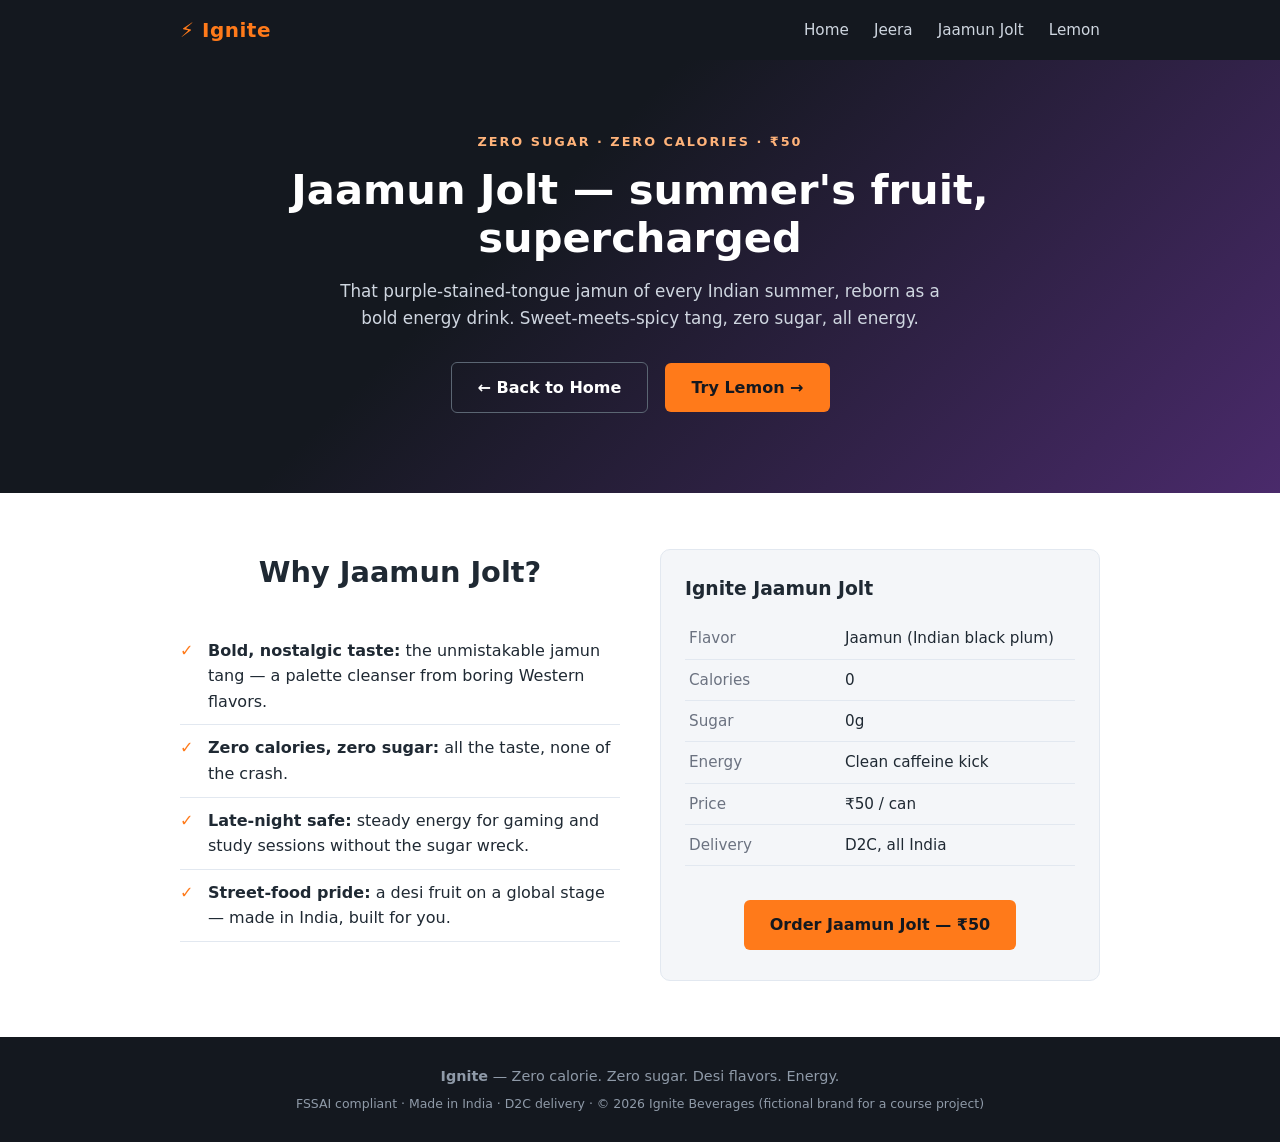
==== jaamun-jolt.html @ e9ae641d "Ignite — DM project website" ====
<!DOCTYPE html>
<html lang="en">
<head>
  <meta charset="UTF-8">
  <meta name="viewport" content="width=device-width, initial-scale=1.0">
  <title>Jaamun Jolt — Jamun Flavored Energy Drink | Ignite</title>
  <meta name="description" content="Jaamun Jolt — bold jamun tang with a caffeine kick. Zero sugar, zero calorie energy drink with the taste of Indian summers. ₹50, D2C.">
  <link rel="stylesheet" href="style.css">
</head>
<body>

  <header class="nav">
    <div class="container nav-inner">
      <a href="index.html" class="logo">⚡ Ignite</a>
      <nav>
        <a href="index.html">Home</a>
        <a href="jeera.html">Jeera</a>
        <a href="jaamun-jolt.html">Jaamun Jolt</a>
        <a href="lemon.html">Lemon</a>
      </nav>
    </div>
  </header>

  <section class="hero flavor-jaamun">
    <div class="container">
      <p class="tag">Zero Sugar · Zero Calories · ₹50</p>
      <h1>Jaamun Jolt — summer's fruit, supercharged</h1>
      <p class="sub">That purple-stained-tongue jamun of every Indian summer, reborn as a bold energy drink. Sweet-meets-spicy tang, zero sugar, all energy.</p>
      <div class="hero-cta">
        <a href="index.html" class="btn ghost">← Back to Home</a>
        <a href="lemon.html" class="btn">Try Lemon →</a>
      </div>
    </div>
  </section>

  <section class="section">
    <div class="container two-col">
      <div>
        <h2>Why Jaamun Jolt?</h2>
        <ul class="benefits">
          <li><strong>Bold, nostalgic taste:</strong> the unmistakable jamun tang — a palette cleanser from boring Western flavors.</li>
          <li><strong>Zero calories, zero sugar:</strong> all the taste, none of the crash.</li>
          <li><strong>Late-night safe:</strong> steady energy for gaming and study sessions without the sugar wreck.</li>
          <li><strong>Street-food pride:</strong> a desi fruit on a global stage — made in India, built for you.</li>
        </ul>
      </div>
      <div class="spec-box">
        <h3>Ignite Jaamun Jolt</h3>
        <table class="specs">
          <tr><td>Flavor</td><td>Jaamun (Indian black plum)</td></tr>
          <tr><td>Calories</td><td>0</td></tr>
          <tr><td>Sugar</td><td>0g</td></tr>
          <tr><td>Energy</td><td>Clean caffeine kick</td></tr>
          <tr><td>Price</td><td>₹50 / can</td></tr>
          <tr><td>Delivery</td><td>D2C, all India</td></tr>
        </table>
        <p class="center"><a href="index.html" class="btn">Order Jaamun Jolt — ₹50</a></p>
      </div>
    </div>
  </section>

  <footer class="footer">
    <div class="container">
      <p><strong>Ignite</strong> — Zero calorie. Zero sugar. Desi flavors. Energy.</p>
      <p class="small">FSSAI compliant · Made in India · D2C delivery · © 2026 Ignite Beverages (fictional brand for a course project)</p>
    </div>
  </footer>

</body>
</html>
---- style.css ----
/* Ignite — shared stylesheet (simple, single-file site) */

* { margin: 0; padding: 0; box-sizing: border-box; }

body {
  font-family: "Segoe UI", system-ui, -apple-system, Arial, sans-serif;
  color: #1f2933;
  line-height: 1.6;
}

.container { max-width: 960px; margin: 0 auto; padding: 0 20px; }

/* ---------- Nav ---------- */
.nav { background: #14181f; padding: 14px 0; position: sticky; top: 0; z-index: 10; }
.nav-inner { display: flex; justify-content: space-between; align-items: center; }
.logo { color: #ff7a1a; font-weight: 800; font-size: 1.25rem; text-decoration: none; letter-spacing: 0.5px; }
.nav nav a { color: #cfd6e0; text-decoration: none; margin-left: 20px; font-size: 0.95rem; }
.nav nav a:hover { color: #ff7a1a; }

/* ---------- Hero ---------- */
.hero { background: #14181f; color: #fff; padding: 72px 0 56px; text-align: center; }
.hero.flavor-jeera  { background: linear-gradient(135deg, #14181f 40%, #7a4a1d); }
.hero.flavor-jaamun { background: linear-gradient(135deg, #14181f 40%, #4a2a6b); }
.hero.flavor-lemon  { background: linear-gradient(135deg, #14181f 40%, #1d5a3a); }
.tag { color: #ffb37a; text-transform: uppercase; letter-spacing: 2px; font-size: 0.8rem; font-weight: 700; margin-bottom: 14px; }
.hero h1 { font-size: 2.6rem; line-height: 1.15; margin-bottom: 16px; }
.accent { color: #ff7a1a; }
.sub { max-width: 640px; margin: 0 auto 24px; color: #cfd6e0; font-size: 1.05rem; }
.hero-cta { margin-bottom: 18px; }
.price { color: #8f9aa8; font-size: 0.9rem; }

/* ---------- Buttons ---------- */
.btn {
  display: inline-block; background: #ff7a1a; color: #14181f; font-weight: 700;
  padding: 12px 26px; border-radius: 6px; text-decoration: none; margin: 6px;
}
.btn:hover { background: #ff9333; }
.btn.ghost { background: transparent; color: #fff; border: 1px solid #5b6673; }
.btn.ghost:hover { border-color: #ff7a1a; color: #ff7a1a; }

/* ---------- Sections ---------- */
.section { padding: 56px 0; }
.section.dark { background: #1c232e; color: #fff; }
.section h2 { text-align: center; font-size: 1.8rem; margin-bottom: 32px; }
.center { text-align: center; margin-top: 28px; }

/* ---------- Cards ---------- */
.cards { display: flex; gap: 20px; flex-wrap: wrap; justify-content: center; }
.card {
  flex: 1 1 260px; max-width: 300px; background: #f4f6f9; border-radius: 10px;
  padding: 24px; border: 1px solid #e2e8f0;
}
.card h3 { margin-bottom: 8px; color: #14181f; }
.card p { font-size: 0.95rem; color: #4b5563; }

/* ---------- Flavor cards (links) ---------- */
.flavor { display: block; text-decoration: none; color: #fff; transition: transform 0.15s; }
.flavor:hover { transform: translateY(-4px); }
.flavor h3 { color: #fff; margin-bottom: 8px; }
.flavor p { color: #cfd6e0; font-size: 0.95rem; margin-bottom: 12px; }
.flavor-link { color: #ff7a1a; font-weight: 700; font-size: 0.9rem; }
.flavor.jeera  { background: linear-gradient(160deg, #8a5a20, #5a3a12); }
.flavor.jaamun { background: linear-gradient(160deg, #5a3a8a, #341f52); }
.flavor.lemon  { background: linear-gradient(160deg, #1f6a44, #123d26); }

/* ---------- Two-column (flavor pages) ---------- */
.two-col { display: flex; gap: 40px; align-items: flex-start; flex-wrap: wrap; }
.two-col > div { flex: 1 1 320px; }
.benefits { list-style: none; }
.benefits li { padding: 10px 0 10px 28px; position: relative; border-bottom: 1px solid #e2e8f0; }
.benefits li::before { content: "✓"; position: absolute; left: 0; color: #ff7a1a; font-weight: 800; }

.spec-box { background: #f4f6f9; border: 1px solid #e2e8f0; border-radius: 10px; padding: 24px; }
.spec-box h3 { margin-bottom: 14px; }
.specs { width: 100%; border-collapse: collapse; font-size: 0.95rem; }
.specs td { padding: 8px 4px; border-bottom: 1px solid #e2e8f0; }
.specs td:first-child { color: #6b7280; width: 40%; }

/* ---------- Footer ---------- */
.footer { background: #14181f; color: #8f9aa8; text-align: center; padding: 28px 0; font-size: 0.9rem; }
.footer .small { font-size: 0.78rem; margin-top: 6px; }

@media (max-width: 640px) {
  .hero h1 { font-size: 1.9rem; }
  .nav nav a { margin-left: 12px; font-size: 0.85rem; }
}
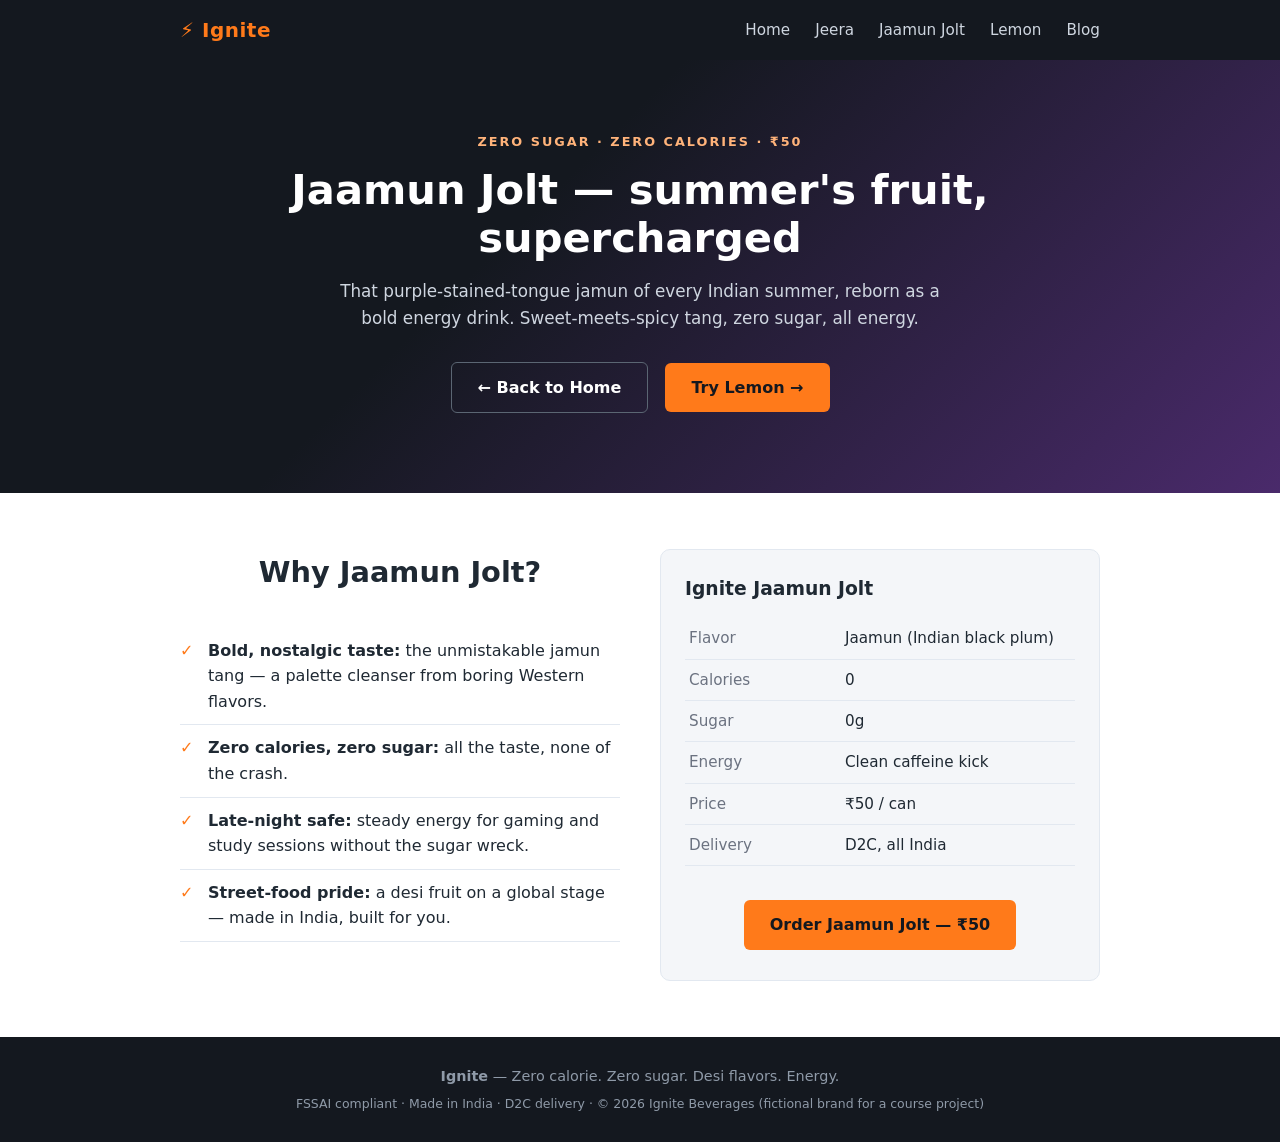
==== commit 155faf38: "Add missing Blog nav link on Jaamun Jolt page" ====
--- a/jaamun-jolt.html
+++ b/jaamun-jolt.html
@@ -17,6 +17,7 @@
         <a href="jeera.html">Jeera</a>
         <a href="jaamun-jolt.html">Jaamun Jolt</a>
         <a href="lemon.html">Lemon</a>
+        <a href="blog/index.html">Blog</a>
       </nav>
     </div>
   </header>
